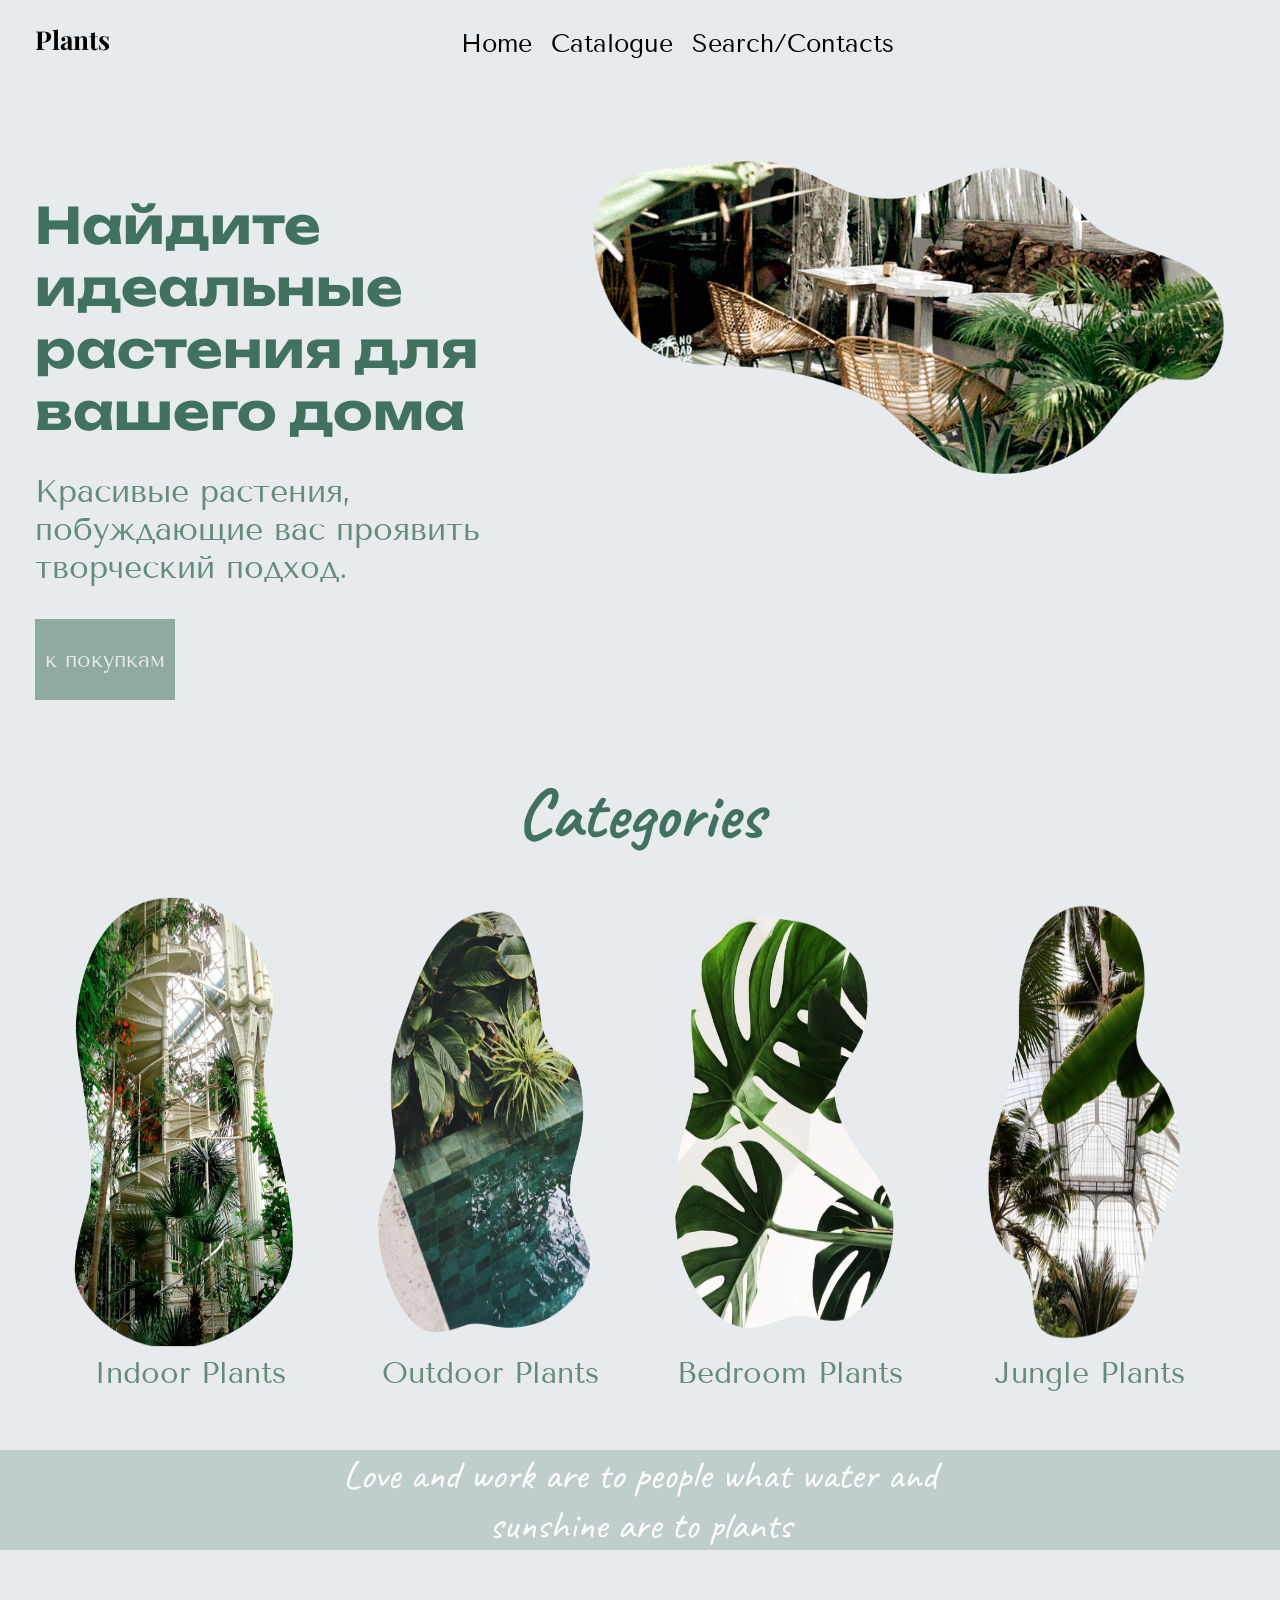
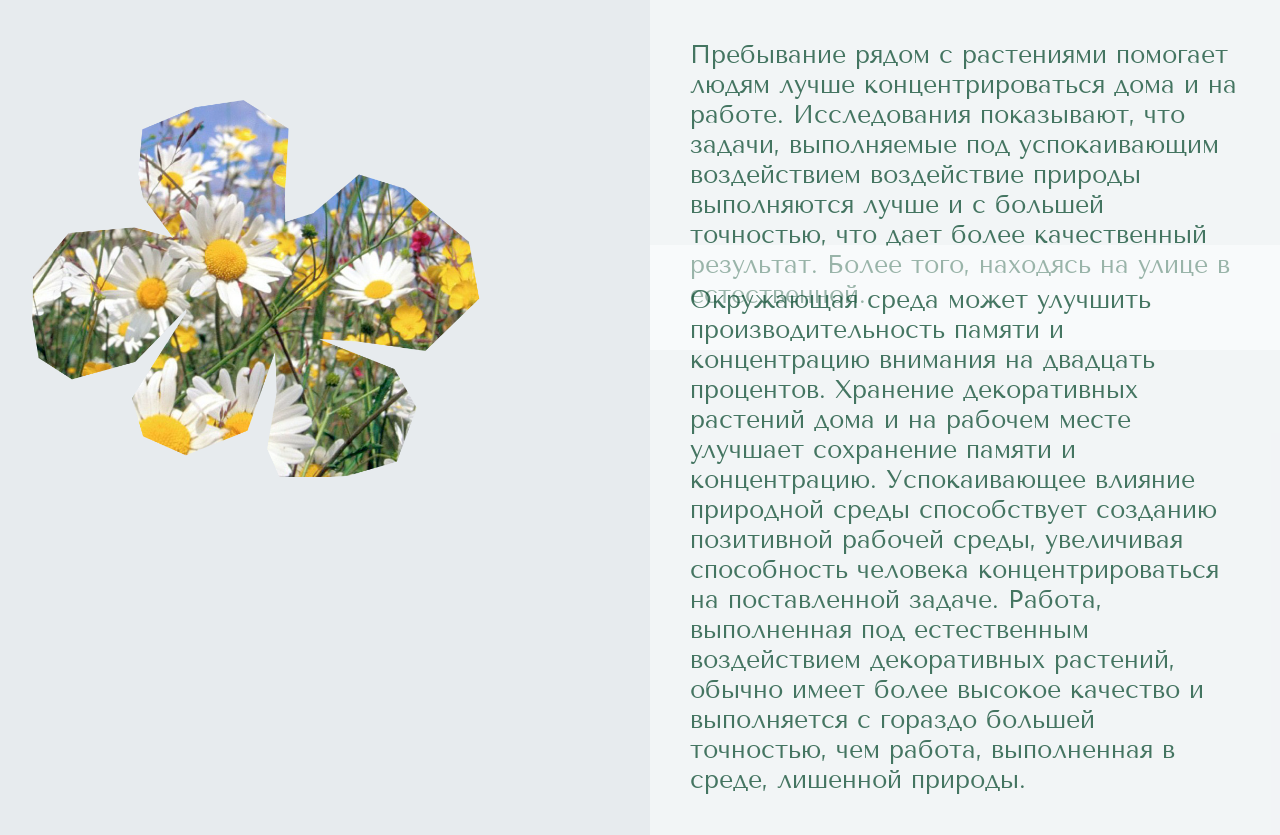
==== index.html @ 79f35460 "Update and rename glavnai.html to index.html" ====
<!DOCTYPE html>
<html lang="en">
<head>
    <meta charset="UTF-8">
    <meta http-equiv="X-UA-Compatible" content="IE=edge">
    <meta name="viewport" content="width=device-width, initial-scale=1.0">

    <title>Plants</title>
    
    <link rel="preconnect" href="https://fonts.googleapis.com">
<link rel="preconnect" href="https://fonts.gstatic.com" crossorigin>
<link href="https://fonts.googleapis.com/css2?family=Playfair+Display&display=swap" rel="stylesheet">
<link rel="preconnect" href="https://fonts.googleapis.com">
<link rel="preconnect" href="https://fonts.gstatic.com" crossorigin>
<link rel="preconnect" href="https://fonts.googleapis.com">
<link rel="preconnect" href="https://fonts.gstatic.com" crossorigin>
<link href="https://fonts.googleapis.com/css2?family=Inter&family=Playfair+Display&display=swap" rel="stylesheet">
<link rel="stylesheet" href="stylse/glavnai.css">
<link rel="apple-touch-icon" sizes="180x180" href="files/favicon_io (1)/apple-touch-icon.png">
<link rel="icon" type="image/png" sizes="32x32" href="files/favicon_io (1)/favicon-32x32.png">
<link rel="icon" type="image/png" sizes="16x16" href="files/favicon_io (1)/favicon-16x16.png">
<link rel="manifest" href="files/favicon_io (1)/site.webmanifest">
<link rel="preconnect" href="https://fonts.googleapis.com">
<link rel="preconnect" href="https://fonts.gstatic.com" crossorigin>
<link href="https://fonts.googleapis.com/css2?family=Bodoni+Moda:ital,opsz,wght@0,6..96,400..900;1,6..96,400..900&family=Caveat:wght@400..700&family=Dancing+Script:wght@400..700&family=Inter:wght@100..900&family=Playfair+Display:ital,wght@0,400..900;1,400..900&family=Tenor+Sans&display=swap" rel="stylesheet">
<link rel="preconnect" href="https://fonts.googleapis.com">
<link rel="preconnect" href="https://fonts.gstatic.com" crossorigin>
<link href="https://fonts.googleapis.com/css2?family=Bodoni+Moda:ital,opsz,wght@0,6..96,400..900;1,6..96,400..900&family=Caveat:wght@400..700&family=Dancing+Script:wght@400..700&family=Inter:wght@100..900&family=Playfair+Display:ital,wght@0,400..900;1,400..900&family=Tenor+Sans&family=Unbounded:wght@200..900&display=swap" rel="stylesheet">
<link rel="preconnect" href="https://fonts.googleapis.com">
<link rel="preconnect" href="https://fonts.gstatic.com" crossorigin>
<link href="https://fonts.googleapis.com/css2?family=Bodoni+Moda:ital,opsz,wght@0,6..96,400..900;1,6..96,400..900&family=Caveat:wght@400..700&family=Dancing+Script:wght@400..700&family=Inter:wght@100..900&family=Playfair+Display:ital,wght@0,400..900;1,400..900&family=Tenor+Sans&family=Unbounded:wght@200..900&display=swap" rel="stylesheet">
<link href="https://fonts.googleapis.com/css2?family=Bodoni+Moda:ital,opsz,wght@0,6..96,400..900;1,6..96,400..900&family=Caveat:wght@400..700&family=Dancing+Script:wght@400..700&family=Inter:wght@100..900&family=Playfair+Display:ital,wght@0,400..900;1,400..900&family=Tenor+Sans&family=Unbounded:wght@200..900&display=swap" rel="stylesheet">

</head>
<body>
  <header>

    <div class="container">
      <a href="glavnai.html" class="navbar-brand">Plants</a>
      <div class="navbar-wrap">

        <ul class="navbar-menu">
          <li><a href="glavnai.html">Home</a></li>
          <li><a href="catalogue.html">Catalogue</a></li>
          <li><a href="search.html">Search/Contacts</a></li>
        </ul>
      </div>
      
    </div>
  </header>
  
    <div class="paragrap">
      
      <img class="par" src="главная копия1.png" alt="imgcat1">
      <h1>Найдите идеальные растения для вашего дома</h1>
      <p class="ar" >Красивые растения,  побуждающие вас проявить творческий подход.</p>
      <a  href="catalogue.html" class="shop">к покупкам</a>
    </div>
    <p class="categories">Categories</p>
    <div class="imgcat1">   
      <div class="imgcat"><a href="catalogue.html#IndoorPlants1"><img src="indoor.png" alt=""></a> 
        <a href="catalogue.html#IndoorPlants1"><p>Indoor Plants</p></a> 
      </div>
      <div class="imgcat"><a href="catalogue.html#OutdoorPlants1"> <img src="outdoor.png" alt=""> 
      </a> <a href="catalogue.html#OutdoorPlants1"><p>Outdoor Plants</p></a>
     </div>
      <div class="imgcat"><a href="catalogue.html#BedroomPlant1">  <img src="bedroom.png" alt=""></a>
        <a href="catalogue.html#BedroomPlant1"> <p>Bedroom Plants</p></a> 
      </div>
      <div class="imgcat"><a href="catalogue.html#JunglePlants1"> <img src="jungle.png" alt=""> 
      </a> <a href="catalogue.html#JunglePlants1"><p>Jungle Plants</p>
      </a> </div>
    </div> 
    <p class="quote">Love and work are to people what water and <br> sunshine are to plants</p>
    <img class="svetok" src="цветочек.png" alt="">
    <p class="text">Пребывание рядом с растениями помогает людям лучше концентрироваться дома и на работе. Исследования показывают, что задачи, выполняемые под успокаивающим воздействием
      воздействие природы выполняются лучше и с большей точностью, что дает более качественный результат. Более того, находясь на улице в естественной.
  </p>

    <p class="text2"> Окружающая среда может улучшить производительность памяти и концентрацию внимания на двадцать процентов. Хранение декоративных растений дома и на рабочем месте улучшает сохранение памяти и концентрацию. Успокаивающее влияние 
      природной среды способствует созданию позитивной рабочей среды, увеличивая способность человека концентрироваться на поставленной задаче. Работа, выполненная под естественным воздействием декоративных растений, обычно имеет 
      более высокое качество и выполняется с гораздо большей точностью, чем работа, выполненная в среде, лишенной природы. </p>
  
 

   <script src="js/search.js"></script>
   <script src="js/cupon.js"></script>
</body>
</html>
---- stylse/glavnai.css ----
*{
    padding: 0;
    margin: 0;
    box-sizing: border-box;
    border: 0;
}

body{
    width: 100%;
    height: 2300px
}



.caveat-<uniquifier> {
    font-family: "Caveat", cursive;
    font-optical-sizing: auto;
    font-weight: <weight>;
    font-style: normal;
}
    
@import url('https://fonts.googleapis.com/css2?family=Bodoni+Moda:ital,opsz,wght@0,6..96,400..900;1,6..96,400..900&family=Caveat:wght@400..700&family=Dancing+Script:wght@400..700&family=Inter:wght@100..900&family=Playfair+Display:ital,wght@0,400..900;1,400..900&family=Tenor+Sans&display=swap');
@import url('https://fonts.googleapis.com/css2?family=Playfair+Display&display=swap');
@import url('https://fonts.googleapis.com/css2?family=Inter&family=Playfair+Display&display=swap');
@import url('https://fonts.googleapis.com/css2?family=Bodoni+Moda:ital,opsz,wght@0,6..96,400..900;1,6..96,400..900&family=Caveat:wght@400..700&family=Dancing+Script:wght@400..700&family=Inter:wght@100..900&family=Playfair+Display:ital,wght@0,400..900;1,400..900&family=Tenor+Sans&family=Unbounded:wght@200..900&display=swap');
@import url('https://fonts.googleapis.com/css2?family=Bodoni+Moda:ital,opsz,wght@0,6..96,400..900;1,6..96,400..900&family=Caveat:wght@400..700&family=Dancing+Script:wght@400..700&family=Inter:wght@100..900&family=Playfair+Display:ital,wght@0,400..900;1,400..900&family=Tenor+Sans&family=Unbounded:wght@200..900&display=swap');


body{
    background-color: #e7ebeef7;
    font-size: 18px;
    
}
/* .navbar{
} */

.container {
    
    width: 100%;
    height: 70px;
    padding: 0;
    height: inherit;
    display: flex;
    transform: translate(0, 50%)
    /* justify-content: space-between;
    align-content: space-between;
    align-items: center;  */
}

.navbar-menu {
    /* position: fixed; */
    list-style: none;
    padding-left: 0;
    margin-bottom: 0;
    top:  30px;
}

.navbar-menu  li{
    display: inline-block;

}

.navbar-menu  li a {
    font-family: "Tenor Sans", sans-serif;
  font-weight: 400;
  font-style: normal;
    display: inline-block;
    color: #000;
    /* opacity: 0.7 ; */
    text-decoration: none;
padding: 7px;
    transition: all .07s ease-in-out ;
    font-size: 25px;

}

@media(max-width: 600px){
    .navbar-menu  li a{
        padding: 10px;
    
    }
    .navbar-menu{
        top: 8px;
        right: 77px;

    }
}

.navbar-menu  li a:hover{
    color: rgb(255, 255, 255);
}

.navbar-wrap{
    display: flex;
    flex-flow: row nowrap;
    font-family: 'Inter';
    display: table; 
    margin: 0 auto;
    text-align: center;
    
    
}

.callback{
    position: absolute;
    align-items: center;
    justify-content: center;
    margin-left:30px;
    text-decoration: none;padding-top: 10px;
    /* padding: 10px ; */
    color: #000;
    top: 0;
    right: 0;
    
    /* background-color: aliceblue; */
    border-radius: 100px;
    
}

.navbar-brand{
    position: relative;
    font-weight: 700;
    font-size: 26px;
    text-decoration: none;
    color: #000;
    transition: all .07s ease-in-out ;
    font-family: 'Playfair Display';
    display: table; 
    /* padding: 10px; */
    text-align: center;
    left: 35px;
}

.navbar-brand:hover{
    color: rgb(79, 113, 83);
}

.search{
    position: relative;
    right: 35px;
    width: 40px;
    height: 40px;
    overflow: hidden;
    transition: 0.5s;
    border-radius: 60px;
    background: aliceblue;

}

.search .icon{
    position: absolute;
    top:0;
    left:0;
    width: 40px;
    height: 40px;
    border-radius: 60px;
    background: aliceblue;
    display: flex;
    align-items: center;
    justify-content: center;
    z-index: 999;
    cursor: pointer;
}

.search .icon::before{
    position: absolute;
    content: '';
    width: 10px;
    height: 10px;
    border: 3px solid rgb(79, 113, 83);
    border-radius: 50%;
    transform: translate(-2px,-1px) ;

}

.search .icon::after{
    position: absolute;
    content: '';
    width: 3px;
    height: 10px;
    background:  rgb(79, 113, 83);
    transform: translate(5px,6px) rotate(-45deg);
    

}

.search.active{
    width: 360px;
   
}

.search .input{

    position: relative;
    width: 300px;
    height: 30px;
    left: 43px;
    display: flex;
    align-items: center;
    justify-content: center;


}
/* .input:active{
    border: 2;
} */

.search .input input{
    
    position: absolute;
    top:6px;
    left: 0;
    
    width: 100%;
    height: 100%;
    border:0;
    font-size: 15px;
    padding: 10px 0;
    background: aliceblue;
}
.search .input input:focus{
    border:0;
}

.clear{
    position: absolute;
    top: 50%;
    right: 10px;
    width: 10px;
    height: 10px;
    cursor: pointer;
    justify-content: center;
    transform: translateY(-50%);

}

.clear::before{
    position: absolute;
    content: '';
    width: 1px;
    height: 15px;
    background:  rgb(79, 113, 83);
    transform: rotate(45deg);

}

.clear::after{
    position: absolute;
    content: '';
    width: 1px;
    height: 15px;
    background:  rgb(79, 113, 83);
    transform: rotate(-45deg);
    
}

.par{
    
    float: right;
    width: 57% ;
    height: 30%;
    position: relative;
    right: 35px;
    top:5px;
}
h1{
    font-family: "Unbounded", sans-serif;
  font-optical-sizing: auto;
  font-weight: <weight>;
  font-style: normal;
    color:  #07472dbd;
    position: relative;
    font-size: 50px;
    top:150px;
    left: 35px;
    width: 600px;

}
.ar{
    font-family: "Tenor Sans", sans-serif;
  font-weight: 400;
  font-style: normal;
    color:  #07472d95;
    position: relative;
    font-size: 32px;
    top: 180px;
    
    left: 35px;
    width: 600px;
}
.shop{
    font-family: "Tenor Sans", sans-serif;
  font-weight: 500;
  font-style: normal;
    text-decoration: none;
    color: #ffffffbd;
    position: relative;
    top:240px;
    left: 35px;
    font-size: 22px;
    background-color:   #07472d65;
    padding:27px 10px;
    
}
.categories{
    font-family: "Caveat", cursive;
    font-optical-sizing: auto;
    font-weight: 700;
    font-style: normal;
    color:  #07472dbd;
    position: absolute;
    top: 1000%;
    width: 100%;
    text-align: center;
    font-size: 70px;
    margin: 0 auto;
    
    /* display: table-cell; */

    
    
}
.imgcat1{
    margin: 40px;
    position: absolute;
    top: 130%;
    display: grid;
    grid-template-columns: repeat(4, 1fr) ;
    grid-template-rows: repeat(4)  ;
}
.imgcat{
    margin: 1.5em;
    
}
.imgcat>a>img{
    width: 95%;
    height:450px;
}
.imgcat>a{
    font-family: "Tenor Sans", sans-serif;
  font-weight: 100;
  font-style: normal;
    text-align: center;
    text-decoration: none;
    font-size: 30px;
    color:  #07472d95;
    top: 20px;
}

.card>.info{
    text-align: center;

}
@media(max-width: 1200px){
    .categories{
        top: 500px;
    }
    .imgcat1{
        /* top: 80%; */
        grid-template-columns: repeat(2, 1fr) ;
        grid-template-rows: repeat(5)  ;
    }
    .bottom{
        margin-top: 300px;
        top:2000px;
    }
   
}

.svetok{
    top: 1700px;
    position: absolute;
    /* top: 130%; */
    display: grid;
    grid-template-columns: repeat(4, 1fr) ;
    grid-template-rows: repeat(4)  ;
    width: 40%;

}





.bottom>li{
    list-style-type:none;
    margin: 0 40px;
}
.bottom{
    top: 1950px;
    display: flex;
    flex-flow: row nowrap;

    position:absolute;
    
}
.quote{
    font-family: "Caveat", cursive;
    font-optical-sizing: auto;
    font-weight: <weight>;
    
    font-optical-sizing: auto;
    font-weight: <weight>;
    
    text-decoration: none;
    color:white;
    font-family: "Caveat", cursive;
 
  
  font-style: normal;
    
    background-color: #07472d2d;
    
    position: absolute;
    top:1440px;
    bottom: 0;
    height: 100px;
    font-size: 40px;
    width: 100%;
    text-align: center;


}
.text{
    background-color: #ffffff74;
    font-family: "Tenor Sans", sans-serif;
  font-weight: 400;
  font-style: normal;
    
    padding: 40px;
    left: 650px;
    color:  #07472dbd;
    top:1660px;
    position: absolute;
    
    font-size: 25px; 
} 

 .text2{
    background-color: #ffffff74;
    font-family: "Tenor Sans", sans-serif;
  font-weight: 400;
  font-style: normal;
    
    margin-top: 145px;
    left: 650px;
    color: #07472dbd;
    padding: 40px;
    position: absolute;
    top:7100px;
    font-size: 25px; 
} 











@media(max-width: 830px){
    .quote{
        top: 1700px;
        text-decoration: none;
        color:white;
        position: relative;
    
    
        background-color: #000;
        padding:15px 7px;
    }
    
}
@media(max-width: 800px){
    .categories{
        top: 500px;
    }
    
    .imgcat1{
        left: 190px;
        text-align: center;
        
        top: 500px;
        grid-template-columns: repeat(1, 1fr) ;
        grid-template-rows: repeat(5)  ;
    }
    .bottom{
        top:2000px;

    }
    .quote{
        top: 2750px;
    }
    .text{
        
        top: 2850px;
    }
    .text2{
        top: 3100px;
    }
    h1{
        top: 110px;
    }
    .ar{
        top: 120px;
    }
    .shop{
        top: 150px;
    }
}

@media(max-width: 600px){
    .imgcat1 {
       text-align: center;
       left: 45px;
       grid-template-columns: repeat(1, 1fr) ;
       grid-template-rows: repeat(9)  ;
    }
    .bottom{
        top:3100px;

    }

    .categories{
        top: 430px;
    }
 
    .imgcat{
     
       margin-inline: 0;
    }
    .par{
        opacity: 0;
    }
    .quote{
        left: 5px;
        text-align: center;
        top: 2730px;
    }
    .text{
        top:2880px;
    }
    .text2{
        top:3220px
    }
    h1{
        top: 70px;
    }
    .ar{
        top: 100px;
    }
    .shop{
        top: 130px;
    }
 }

@media(min-width: 1201px){
    
    .bottom{
        top:1800px;

    }
    .quote{
        top:1450px
    }
    .imgcat1{
        top: 830px;
    }  
    .categories{
        top: 770px;
    }  
    .text{
        top: 1600px;
    }
    .text2{
        top: 1700px;
    }

}

@media(max-width: 1030px){
    .categories{
        top: 530px;
    }
    .imgcat1{
        top: 560px;
    }
    .body{
        height: 2500px;
    }
    .text{
        top: 1800px;
    }
   .text2{
    top: 1959px;
   }
   .quote{
    top: 1700px;
   }
    
}
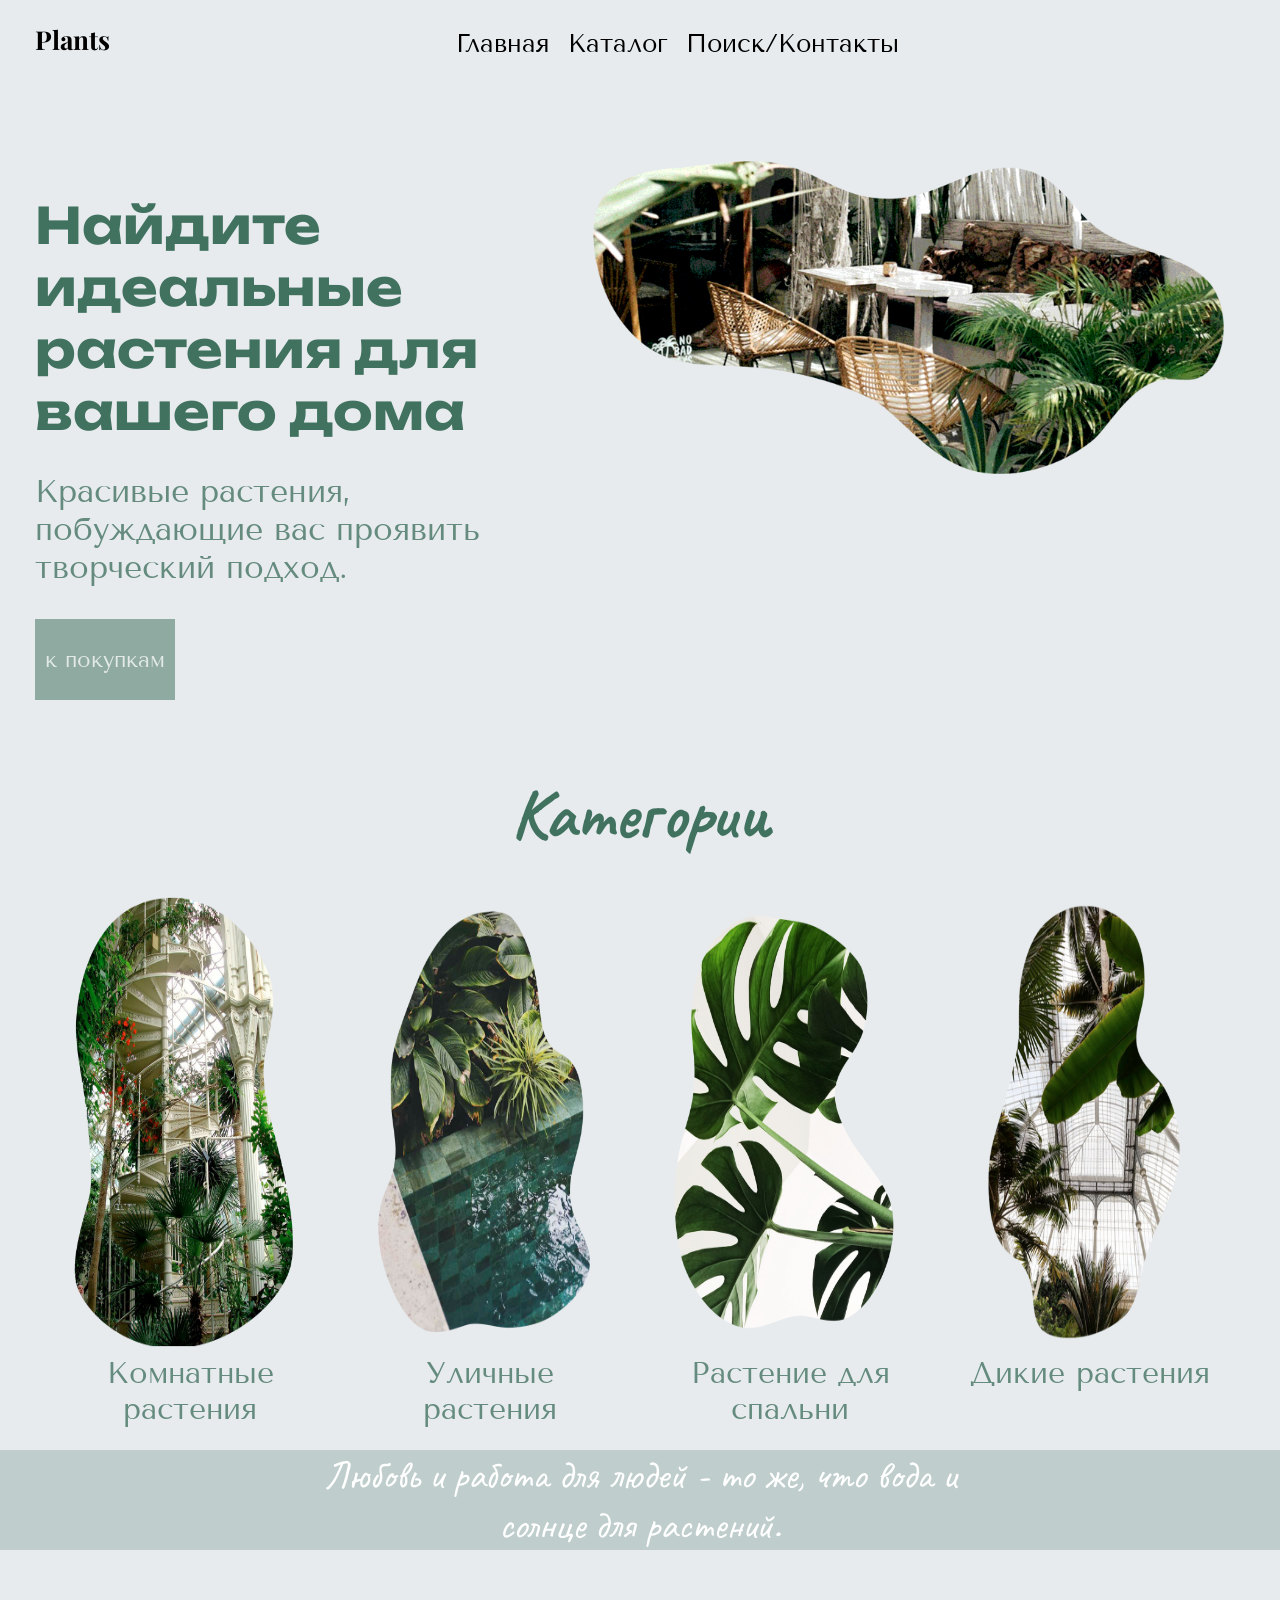
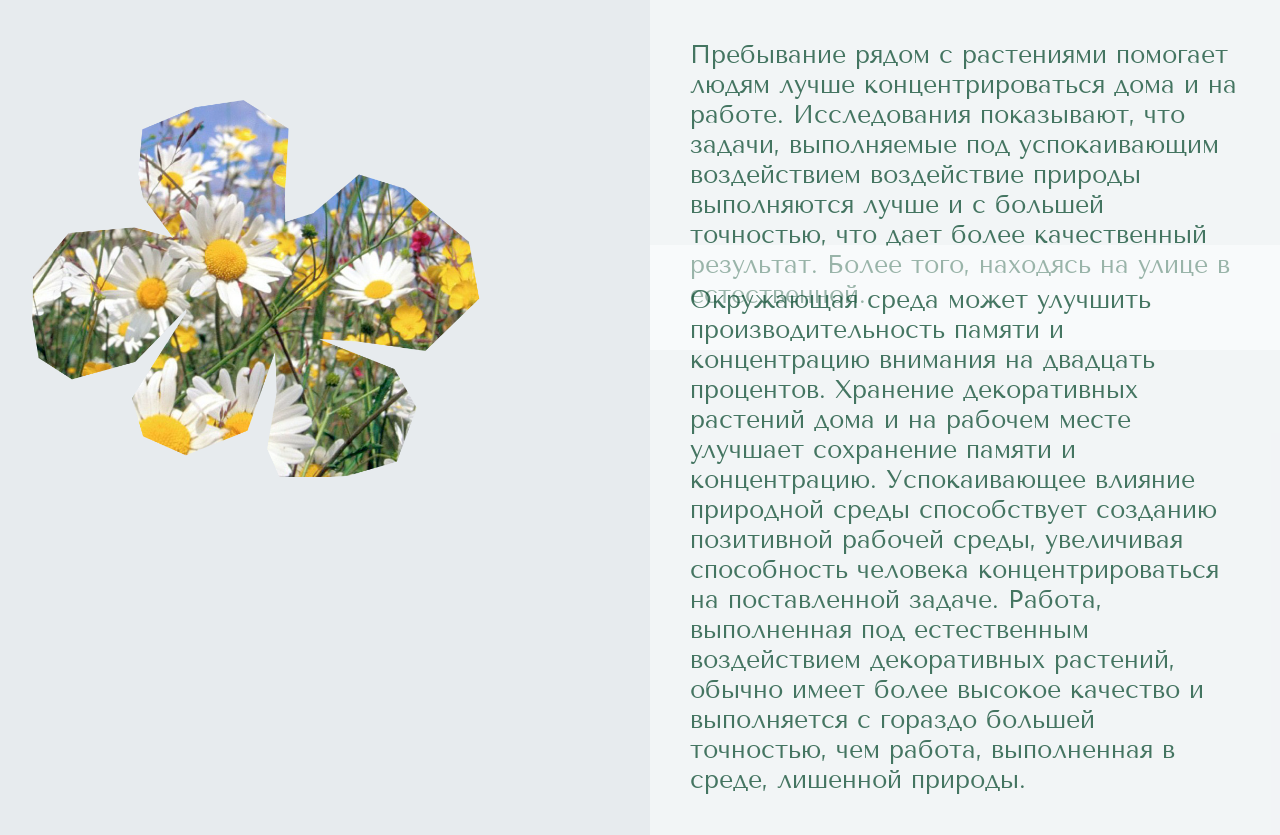
==== commit e806a257: "Update and rename glavnai.html to index.html" ====
--- a/index.html
+++ b/index.html
@@ -40,9 +40,9 @@
       <div class="navbar-wrap">
 
         <ul class="navbar-menu">
-          <li><a href="glavnai.html">Home</a></li>
-          <li><a href="catalogue.html">Catalogue</a></li>
-          <li><a href="search.html">Search/Contacts</a></li>
+          <li><a href="glavnai.html">Главная</a></li>
+          <li><a href="catalogue.html">Каталог</a></li>
+          <li><a href="search.html">Поиск/Контакты</a></li>
         </ul>
       </div>
       
@@ -56,22 +56,22 @@
       <p class="ar" >Красивые растения,  побуждающие вас проявить творческий подход.</p>
       <a  href="catalogue.html" class="shop">к покупкам</a>
     </div>
-    <p class="categories">Categories</p>
+    <p class="categories">Категории</p>
     <div class="imgcat1">   
       <div class="imgcat"><a href="catalogue.html#IndoorPlants1"><img src="indoor.png" alt=""></a> 
-        <a href="catalogue.html#IndoorPlants1"><p>Indoor Plants</p></a> 
+        <a href="catalogue.html#IndoorPlants1"><p>Комнатные растения</p></a> 
       </div>
       <div class="imgcat"><a href="catalogue.html#OutdoorPlants1"> <img src="outdoor.png" alt=""> 
-      </a> <a href="catalogue.html#OutdoorPlants1"><p>Outdoor Plants</p></a>
+      </a> <a href="catalogue.html#OutdoorPlants1"><p>Уличные растения</p></a>
      </div>
       <div class="imgcat"><a href="catalogue.html#BedroomPlant1">  <img src="bedroom.png" alt=""></a>
-        <a href="catalogue.html#BedroomPlant1"> <p>Bedroom Plants</p></a> 
+        <a href="catalogue.html#BedroomPlant1"> <p>Растение для спальни</p></a> 
       </div>
       <div class="imgcat"><a href="catalogue.html#JunglePlants1"> <img src="jungle.png" alt=""> 
-      </a> <a href="catalogue.html#JunglePlants1"><p>Jungle Plants</p>
+      </a> <a href="catalogue.html#JunglePlants1"><p>Дикие растения</p>
       </a> </div>
     </div> 
-    <p class="quote">Love and work are to people what water and <br> sunshine are to plants</p>
+    <p class="quote">Любовь и работа для людей - то же, что вода и <br>солнце для растений.</p>
     <img class="svetok" src="цветочек.png" alt="">
     <p class="text">Пребывание рядом с растениями помогает людям лучше концентрироваться дома и на работе. Исследования показывают, что задачи, выполняемые под успокаивающим воздействием
       воздействие природы выполняются лучше и с большей точностью, что дает более качественный результат. Более того, находясь на улице в естественной.
@@ -81,8 +81,6 @@
       природной среды способствует созданию позитивной рабочей среды, увеличивая способность человека концентрироваться на поставленной задаче. Работа, выполненная под естественным воздействием декоративных растений, обычно имеет 
       более высокое качество и выполняется с гораздо большей точностью, чем работа, выполненная в среде, лишенной природы. </p>
   
- 
-
    <script src="js/search.js"></script>
    <script src="js/cupon.js"></script>
 </body>
